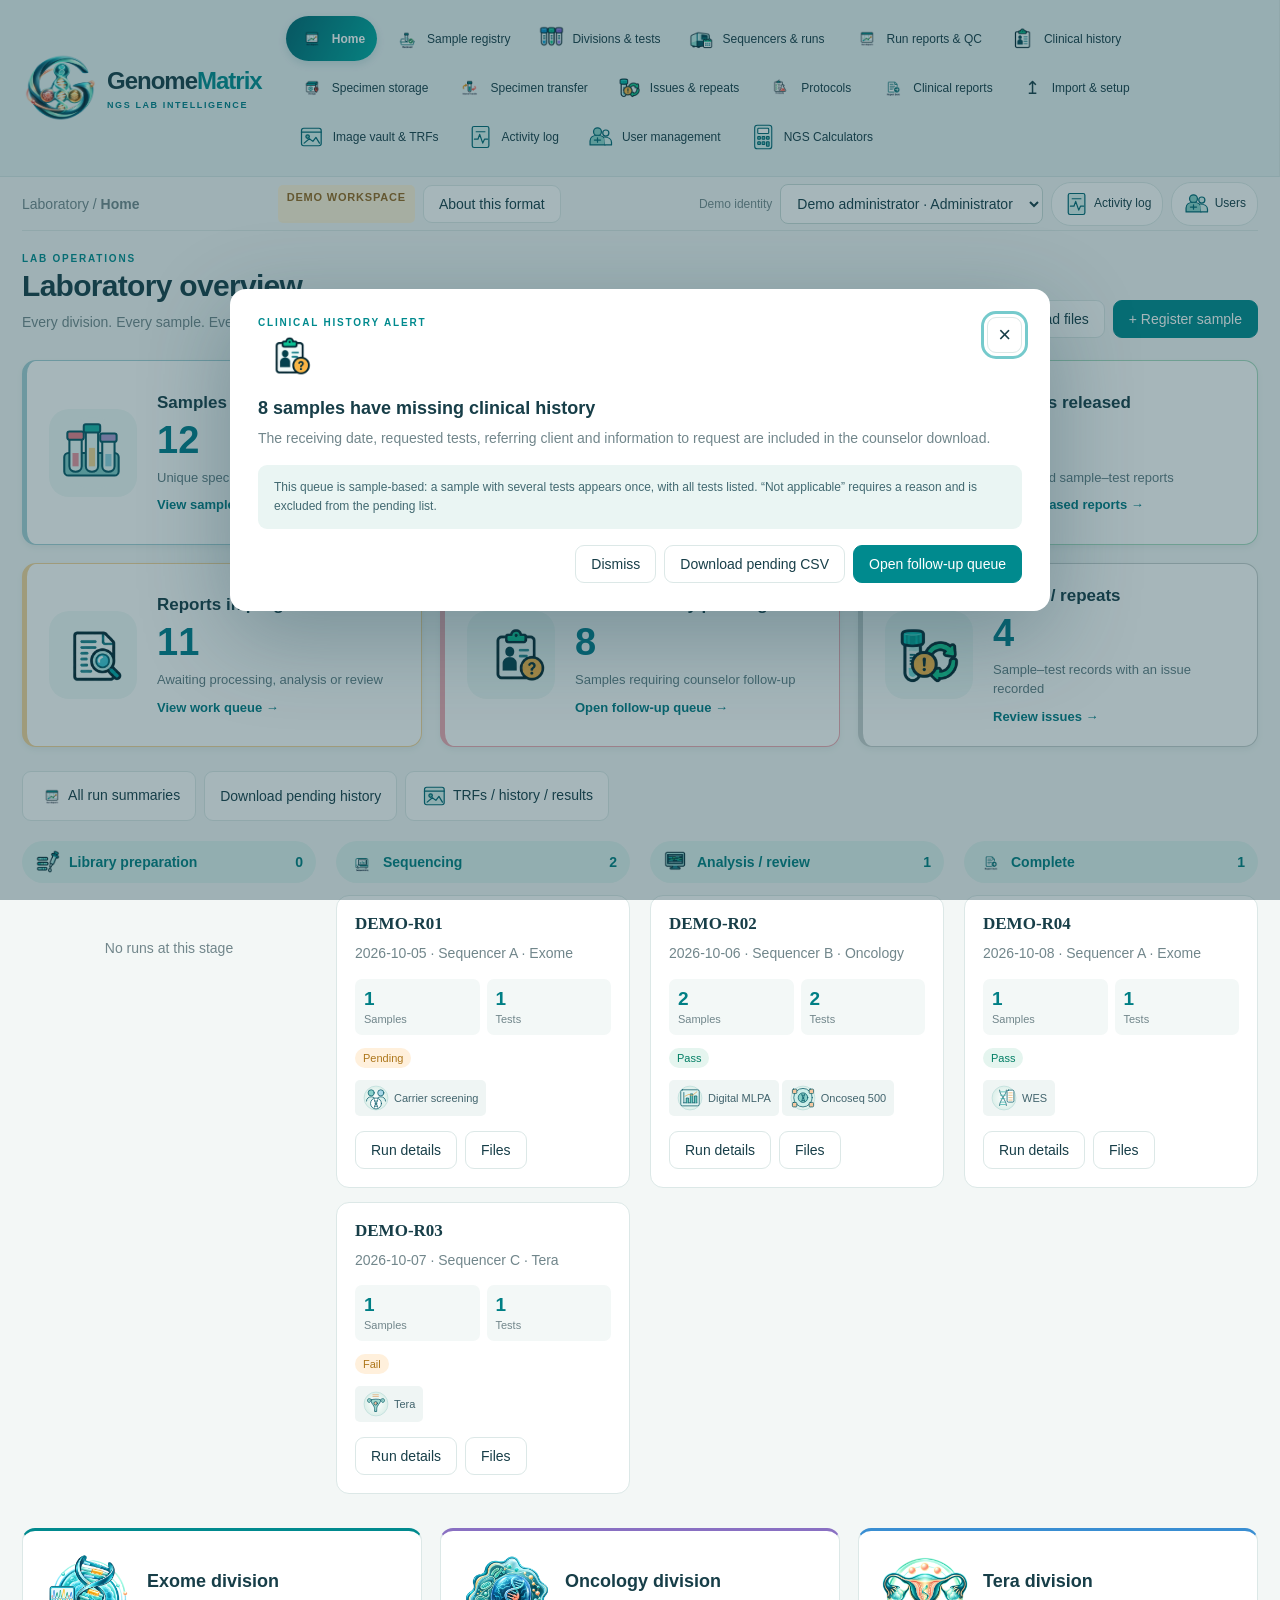
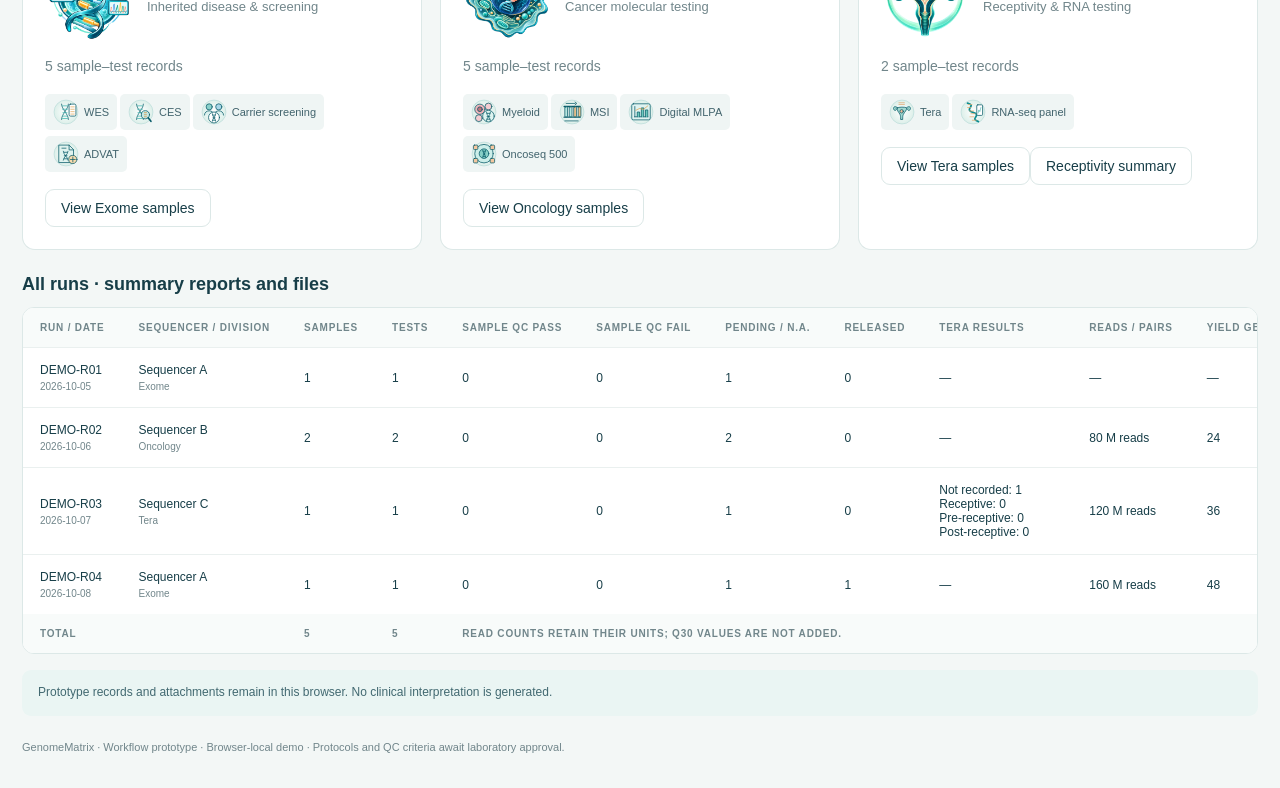
==== index.html @ d5084c9f "Add specimen batches, storage mapping and transfer QC tracking" ====
<!doctype html>
<html lang="en"><head><meta charset="utf-8"><meta name="viewport" content="width=device-width,initial-scale=1"><title>GenomeMatrix · NGS Laboratory workspace</title><link rel="icon" href="icons/brand-genomematrix.png" type="image/png"><style>
:root{--ink:#173e48;--muted:#71868b;--teal:#008a8e;--line:#dce8e7;--bg:#f3f7f6}*{box-sizing:border-box}body{margin:0;font:14px 'Segoe UI',Arial,sans-serif;color:var(--ink);background:var(--bg)}button,input,select,textarea{font:inherit}button{cursor:pointer}button:focus-visible,a:focus-visible{outline:3px solid #75cacc;outline-offset:3px}button{border:1px solid var(--line);background:white;color:var(--ink);padding:10px 15px;border-radius:9px}button.primary{background:var(--teal);color:white;border-color:var(--teal)}aside{position:fixed;inset:0 auto 0 0;width:232px;padding:30px 18px;background:#fff;border-right:1px solid var(--line);display:flex;flex-direction:column}.brand{font-size:24px;font-weight:750;letter-spacing:-1px}.brand em{font-style:normal;color:var(--teal)}.brand small{display:block;font-size:10px;letter-spacing:2px;color:var(--muted);margin:9px 0 35px}nav button{display:flex;align-items:center;gap:12px;border:0;width:100%;margin:5px 0;text-align:left;background:none;padding:13px;border-radius:10px}nav button.active{background:#e5f5f2;color:#007a7d;font-weight:650}nav button span{font-size:18px;width:24px;text-align:center}.sidefoot{margin-top:auto;border-top:1px solid var(--line);padding-top:20px;color:var(--muted);font-size:12px}.sidefoot b{display:block;color:var(--teal);margin-bottom:6px}main{margin-left:232px;padding:0 34px 40px}header{height:80px;display:flex;align-items:center;justify-content:space-between;border-bottom:1px solid var(--line);gap:16px}.breadcrumb{color:var(--muted)}.demo{font-size:11px;font-weight:700;letter-spacing:.8px;background:#fff2d8;color:#946621;border-radius:5px;padding:6px 9px}.intro{display:flex;justify-content:space-between;align-items:end;margin:30px 0 24px;gap:16px}h1{font-size:30px;letter-spacing:-.7px;margin:5px 0 8px}h2{font-size:18px;margin:0 0 8px}h3{font-size:15px;margin:0 0 8px}.eyebrow{font-size:10px;font-weight:700;letter-spacing:1.8px;color:var(--teal)}p{color:var(--muted);line-height:1.6;margin:5px 0}.actions{display:flex;gap:8px;flex-wrap:wrap}.stats{display:grid;grid-template-columns:repeat(4,1fr);gap:16px;margin-bottom:22px}.stat,.card{background:white;border:1px solid var(--line);border-radius:13px;padding:22px}.stat strong{display:block;font-size:30px;margin:8px 0 4px}.stat small{color:var(--muted)}.grid3{display:grid;grid-template-columns:repeat(3,1fr);gap:18px}.grid2{display:grid;grid-template-columns:1.6fr 1fr;gap:18px;margin-top:20px}.division{border-top:3px solid var(--teal)}.division:nth-child(2){border-top-color:#8970c2}.division:nth-child(3){border-top-color:#398ed2}.chip{display:inline-block;padding:5px 8px;border-radius:5px;background:#eff5f4;color:#42646d;font-size:11px;margin:3px 3px 3px 0}.tag{font-size:11px;padding:4px 8px;border-radius:20px;background:#e5f5ef;color:#007e64;white-space:nowrap}.tag.hold{background:#fff0dc;color:#ad761a}.tag.purple{background:#f0ebf8;color:#7c56a9}.toolbar{display:flex;gap:10px;align-items:center;flex-wrap:wrap;margin:18px 0}.toolbar input{flex:1;min-width:180px}input,select,textarea{padding:10px 12px;border:1px solid #cadbd8;border-radius:8px;background:white;color:var(--ink);max-width:100%}.tablewrap{overflow:auto;background:white;border:1px solid var(--line);border-radius:12px}table{width:100%;border-collapse:collapse;text-align:left;white-space:nowrap}th{font-size:10px;letter-spacing:.8px;text-transform:uppercase;background:#f8fbfa;color:var(--muted);padding:14px 17px}td{padding:15px 17px;border-top:1px solid #eaf0ef;font-size:12px}td small{display:block;color:var(--muted);margin-top:4px}td button{padding:5px 10px;font-size:12px}.note{padding:13px 16px;border-radius:9px;background:#eaf5f3;color:#426971;font-size:12px;margin:16px 0;line-height:1.6}.empty{text-align:center;padding:45px;color:var(--muted)}.pipeline{display:flex;gap:7px;overflow:auto;padding:14px 0}.pipeline div{min-width:115px;background:#f3f8f7;padding:14px 12px;border-radius:9px}.pipeline b{display:block;font-size:20px;margin-bottom:6px}.pipeline small{font-size:10px}.bar{height:6px;background:#eaf1ef;border-radius:10px;margin:15px 0 8px}.bar span{display:block;height:100%;background:var(--teal);border-radius:10px}.runline{display:flex;justify-content:space-between;margin-top:17px;padding-top:14px;border-top:1px solid var(--line)}dialog{border:0;border-radius:16px;width:min(620px,94vw);padding:28px;color:var(--ink);box-shadow:0 25px 90px #103c4850}dialog::backdrop{background:#153e4860}.fields{display:grid;grid-template-columns:1fr 1fr;gap:15px;margin:20px 0}label{font-size:12px;display:block}label input,label select,label textarea{display:block;width:100%;margin-top:6px}.close{float:right;padding:4px 10px;font-size:22px}.formfoot{display:flex;justify-content:end;gap:8px}.toast{position:fixed;bottom:20px;right:20px;background:#164952;color:white;border-radius:9px;padding:15px;z-index:10}.catalog{display:grid;grid-template-columns:repeat(3,1fr);gap:15px}.testcard{background:white;border:1px solid var(--line);padding:20px;border-radius:11px}.hidden{display:none!important}.resultcount{font-size:12px;color:var(--muted);margin:10px 0}.step{display:flex;align-items:center;gap:12px;padding:12px 0;border-bottom:1px solid var(--line)}.step i{font-style:normal;background:#e3f4f0;color:var(--teal);border-radius:50%;padding:6px 10px}.footer{font-size:11px;color:var(--muted);margin-top:25px} @media(max-width:1100px){.grid3,.catalog{grid-template-columns:repeat(2,1fr)}.grid2{grid-template-columns:1fr}.stats{grid-template-columns:repeat(2,1fr)}main{padding:0 20px 30px}}@media(max-width:700px){aside{position:static;width:100%;padding:16px}.brand small,.sidefoot{display:none}nav{display:flex;overflow:auto;margin-top:12px}nav button{width:auto;white-space:nowrap}main{margin-left:0;padding:0 14px 25px}header{height:60px}.intro{align-items:start;flex-direction:column}h1{font-size:26px}.grid3,.catalog,.fields{grid-template-columns:1fr}.card,.stat{padding:17px}}
</style></head><body>
<aside><div class="brand"><img class="brand-emblem" src="icons/brand-genomematrix.png" alt=""><div>Genome<em>Matrix</em><small>NGS LAB INTELLIGENCE</small></div></div><nav id="nav"></nav><div class="sidefoot"><b>Workflow version · 03</b>Three divisions. One connected workflow.<p>Illustrative records only.</p></div></aside>
<main><header><div class="breadcrumb">Laboratory / <b id="crumb">Overview</b></div><div class="actions"><span class="demo">DEMO WORKSPACE</span><button onclick="showHelp()">About this format</button></div></header><section class="intro"><div><div class="eyebrow" id="eyebrow">LAB OPERATIONS</div><h1 id="title">Every sample. Every step.</h1><p id="subtitle">A shared workspace for Exome, Oncology and Tera.</p></div><div class="actions" id="pageactions"></div></section><section id="content"></section><div class="footer">GenomeMatrix · Workflow prototype · Browser-local demo · Protocols and QC criteria await laboratory approval.</div></main>
<dialog id="modal"><button class="close" aria-label="Close dialog" onclick="modal.close()">×</button><div id="modalbody"></div></dialog><div class="toast hidden" id="toast" role="status"></div>
<script>
const divisions=['Exome','Oncology','Tera'];
const testMap={Exome:['WES','CES','Carrier screening','ADVAT'],Oncology:['Myeloid','MSI','Digital MLPA','Oncoseq 500'],Tera:['Tera','RNA-seq panel']};
const types=['Blood','Dry blood spot','Tissue','AF (amniotic fluid)','POC','FFPE block','Slide','Liquid biopsy — blood in Streck','Endometrial tissue'];
const stages=['Received','Acceptance','Extraction','QC','Library preparation','Sequencing','Analysis','Review','Report released'];
const navs=[['overview','◉','Overview'],['samples','▤','Sample registry'],['divisions','◫','Divisions & tests'],['runs','▥','Sequencers & runs'],['issues','⚑','Issues & repeats'],['protocols','▧','Protocols'],['reports','▤','Clinical reports'],['import','↥','Import & setup']];
const seed={samples:[
{id:'DEMO-001',division:'Exome',test:'WES',type:'Blood',stage:'Extraction',run:'',issue:'',owner:'Exome team'},
{id:'DEMO-002',division:'Exome',test:'CES',type:'Dry blood spot',stage:'QC',run:'',issue:'Low DNA yield',owner:'Exome team'},
{id:'DEMO-003',division:'Exome',test:'Carrier screening',type:'Blood',stage:'Sequencing',run:'DEMO-R01',issue:'',owner:'Exome team'},
{id:'DEMO-004',division:'Exome',test:'ADVAT',type:'AF (amniotic fluid)',stage:'Acceptance',run:'',issue:'Protocol confirmation',owner:'Exome team'},
{id:'DEMO-005',division:'Oncology',test:'Myeloid',type:'Blood',stage:'Library preparation',run:'',issue:'',owner:'Oncology team'},
{id:'DEMO-006',division:'Oncology',test:'MSI',type:'Tissue',stage:'QC',run:'',issue:'Sample adequacy review',owner:'Oncology team'},
{id:'DEMO-007',division:'Oncology',test:'Digital MLPA',type:'FFPE block',stage:'Analysis',run:'DEMO-R02',issue:'',owner:'Oncology team'},
{id:'DEMO-008',division:'Oncology',test:'Oncoseq 500',type:'Slide',stage:'Review',run:'DEMO-R02',issue:'',owner:'Oncology team'},
{id:'DEMO-009',division:'Oncology',test:'Oncoseq 500',type:'Liquid biopsy — blood in Streck',stage:'Extraction',run:'',issue:'',owner:'Oncology team'},
{id:'DEMO-010',division:'Tera',test:'Tera',type:'Tissue',stage:'Sequencing',run:'DEMO-R03',issue:'',owner:'Tera team'},
{id:'DEMO-011',division:'Tera',test:'RNA-seq panel',type:'FFPE block',stage:'QC',run:'',issue:'RNA quality review',owner:'Tera team'},
{id:'DEMO-012',division:'Exome',test:'WES',type:'POC',stage:'Report released',run:'DEMO-R04',issue:'',owner:'Exome team'}
],runs:[{id:'DEMO-R01',sequencer:'Sequencer A',division:'Exome',state:'Sequencing'},{id:'DEMO-R02',sequencer:'Sequencer B',division:'Oncology',state:'Analysis'},{id:'DEMO-R03',sequencer:'Sequencer C',division:'Tera',state:'Sequencing'},{id:'DEMO-R04',sequencer:'Sequencer A',division:'Exome',state:'Complete'}]};
let data;try{data=JSON.parse(localStorage.getItem('ngs-matrix-format-v1'))||structuredClone(seed)}catch{data=structuredClone(seed)}let page='overview';let filter={division:'',type:'',stage:'',search:''};
const esc=s=>String(s??'').replace(/[&<>"']/g,c=>({'&':'&amp;','<':'&lt;','>':'&gt;','"':'&quot;',"'":'&#39;'}[c]));
const opts=(arr,selected='')=>arr.map(a=>`<option ${a===selected?'selected':''}>${esc(a)}</option>`).join('');
const save=()=>localStorage.setItem('ngs-matrix-format-v1',JSON.stringify(data));
const pill=(s,hold=false)=>`<span class="tag ${hold?'hold':''}">${esc(s)}</span>`;
function notify(s){toast.textContent=s;toast.classList.remove('hidden');setTimeout(()=>toast.classList.add('hidden'),3500)}
function showDialog(body){modalbody.innerHTML=body;modal.showModal()}
function go(p,division=''){page=p;filter={division,type:'',stage:'',search:''};render()}
function render(){nav.innerHTML=navs.map(([p,i,t])=>`<button class="${page===p?'active':''}" onclick="go('${p}')">${ngsNavIcon(p)}${t}</button>`).join('');crumb.textContent=navs.find(n=>n[0]===page)[2];const heads={overview:['LAB OPERATIONS','Every sample. Every step.','A shared workspace for Exome, Oncology and Tera.'],samples:['SAMPLE JOURNEY','Sample registry','Track each sample and each requested test independently.'],divisions:['TEST CATALOG','Different teams. Connected work.','Your initial divisions and tests, ready for later configuration.'],runs:['SEQUENCING OPERATIONS','Sequencers & runs','Track several runs per instrument with sample-level traceability.'],issues:['EXCEPTION MANAGEMENT','Resolve the next bottleneck.','Track issues, ownership and repeat work without losing the original sample.'],protocols:['CONTROLLED WORKFLOWS','Protocols & acceptance','Draft slots for your approved SOPs and test-specific QC criteria.'],reports:['REVIEW & RELEASE','Reports workspace','Separate analysis, review and released test records.'],import:['WORKSPACE SETUP','Bring your registers later.','Download a format template or import demo records to explore the layout.']};[eyebrow.textContent,title.textContent,subtitle.textContent]=heads[page];pageactions.innerHTML=page==='samples'?'<button onclick="exportCSV()">Export CSV</button><button class="primary" onclick="newSample()">+ Register sample</button>':page==='runs'?'<button class="primary" onclick="newRun()">+ Create run</button>':page==='overview'?'<button onclick="go(\'import\')">Import & setup</button><button class="primary" onclick="newSample()">+ Register sample</button>':'';
({overview:overview,samples:samples,divisions:catalog,runs:runs,issues:issues,protocols:protocols,reports:reports,import:imports}[page])();}
function overview(){let active=data.samples.filter(s=>s.stage!=='Report released').length;content.innerHTML=`<div class="stats">${[['Registered test records',data.samples.length,'Demo sample–test entries'],['In progress',active,'Across all divisions'],['Open issues',data.samples.filter(s=>s.issue).length,'Assigned to division teams'],['Active runs',data.runs.filter(r=>r.state!=='Complete').length,'Across several instruments']].map(([a,b,c])=>`<div class="stat">${ngsMetricIcon(a)}<small>${a}</small><strong>${b}</strong><small>${c}</small></div>`).join('')}</div><div class="grid3">${divisions.map((d,i)=>`<article class="card division"><div class="eyebrow">DIVISION 0${i+1}</div>${ngsAsset('divisions-tests','division-icon')}<h2 style="margin-top:12px">${d}</h2><p>${data.samples.filter(s=>s.division===d).length} test records · ${testMap[d].length} configured tests</p><div style="margin:14px 0">${testMap[d].map(t=>`<span class="chip">${esc(t)}</span>`).join('')}</div><button onclick="go('samples','${d}')">View ${d} samples →</button></article>`).join('')}</div><div class="grid2"><article class="card"><h2>The sample journey</h2><p>A common starting format; each test can use its own approved route.</p><div class="pipeline">${stages.map(st=>`<div>${ngsStageIcon(st)}<b>${data.samples.filter(s=>s.stage===st).length}</b><small>${st}</small></div>`).join('')}</div></article><article class="card"><h2>Needs attention</h2>${data.samples.filter(s=>s.issue).slice(0,3).map(s=>`<div class="runline"><div><b>${esc(s.id)}</b><p>${esc(s.issue)}</p></div>${pill(s.division,true)}</div>`).join('')}<button style="margin-top:16px" onclick="go('issues')">Review all issues →</button></article></div><div class="note">Demo only: sample types and test pairings illustrate the format. Your lab must confirm allowed combinations, protocols, QC thresholds and turnaround targets.</div>`;}
function filtered(){return data.samples.filter(s=>(!filter.division||s.division===filter.division)&&(!filter.type||s.type===filter.type)&&(!filter.stage||s.stage===filter.stage)&&Object.values(s).join(' ').toLowerCase().includes(filter.search.toLowerCase()))}
function sampleTable(arr){return `<div class="tablewrap"><table><thead><tr><th>Sample / division</th><th>Requested test</th><th>Sample type</th><th>Stage</th><th>Run</th><th>Issue</th><th></th></tr></thead><tbody>${arr.map(s=>`<tr><td><b>${esc(s.id)}</b><small>${esc(s.division)}</small></td><td>${esc(s.test)}</td><td>${esc(s.type)}</td><td><span class="stage-with-icon">${ngsStageIcon(s.stage,'mini-icon')}${pill(s.stage)}</span></td><td>${esc(s.run||'Unassigned')}</td><td>${s.issue?pill(s.issue,true):'—'}</td><td><button onclick="detail('${s.id.replace(/'/g,'&#39;')}','${s.test.replace(/'/g,'&#39;')}')">Open</button></td></tr>`).join('')||'<tr><td colspan="7" class="empty">No test records match these filters.</td></tr>'}</tbody></table></div>`;}
function samples(){content.innerHTML=`<div class="toolbar"><input id="search" aria-label="Search samples" placeholder="Search sample ID, test, issue…" value="${esc(filter.search)}" oninput="filter.search=this.value;updateTable()"><select aria-label="Division" onchange="filter.division=this.value;updateTable()"><option value="">All divisions</option>${opts(divisions,filter.division)}</select><select aria-label="Sample type" onchange="filter.type=this.value;updateTable()"><option value="">All sample types</option>${opts(types,filter.type)}</select><select aria-label="Stage" onchange="filter.stage=this.value;updateTable()"><option value="">All stages</option>${opts(stages,filter.stage)}</select><button onclick="go('samples')">Clear</button></div><div id="samplecount" class="resultcount"></div><div id="sampletable"></div>`;updateTable()}
function updateTable(){let arr=filtered();samplecount.textContent=`${arr.length} of ${data.samples.length} test records · A sample may appear once for each requested test`;sampletable.innerHTML=sampleTable(arr)}
function detail(id,test){const s=data.samples.find(x=>x.id===id&&x.test===test);showDialog(`<div class="eyebrow">SAMPLE–TEST RECORD</div><h2>${esc(s.id)} · ${esc(s.test)}</h2><p>${esc(s.division)} · ${esc(s.type)}</p><form onsubmit="event.preventDefault();updateSample('${esc(id)}','${esc(test)}')"><div class="fields"><label>Stage<select id="editstage">${opts(stages,s.stage)}</select></label><label>Run assignment<select id="editrun"><option value="">Unassigned</option>${opts(data.runs.filter(r=>r.division===s.division).map(r=>r.id),s.run)}</select></label><label>Issue / hold reason<input id="editissue" value="${esc(s.issue)}" placeholder="Leave empty if no issue"></label><label>Owner<input id="editowner" value="${esc(s.owner)}" required></label></div><div class="note">Demo workflow only. Saving here changes this browser's prototype records; it does not release a clinical report.</div><div class="formfoot"><button type="button" onclick="modal.close()">Cancel</button><button class="primary">Save demo record</button></div></form>`)}
function updateSample(id,test){let s=data.samples.find(x=>x.id===id&&x.test===test);Object.assign(s,{stage:editstage.value,run:editrun.value,issue:editissue.value.trim(),owner:editowner.value.trim()});save();modal.close();render();notify('Demo record updated')}
function newSample(){showDialog(`<div class="eyebrow">ACCESSION FORMAT</div><h2>Register a sample & test</h2><p>Use fictional identifiers while reviewing this format.</p><form onsubmit="event.preventDefault();addSample()"><div class="fields"><label>Sample ID<input id="newid" required pattern="[A-Za-z0-9_-]+" placeholder="DEMO-013"></label><label>Division<select id="newdivision" onchange="newtest.innerHTML=opts(testMap[this.value]);newowner.value=this.value+' team'">${opts(divisions)}</select></label><label>Requested test<select id="newtest">${opts(testMap.Exome)}</select></label><label>Sample type<select id="newtype">${opts(types)}</select></label><label>Initial stage<select id="newstage">${opts(stages)}</select></label><label>Owner<input id="newowner" value="Exome team" required></label></div><div class="formfoot"><button type="button" onclick="modal.close()">Cancel</button><button class="primary">Register demo sample</button></div></form>`)}
function addSample(){let s={id:newid.value.trim(),division:newdivision.value,test:newtest.value,type:newtype.value,stage:newstage.value,owner:newowner.value,run:'',issue:''};if(data.samples.some(x=>x.id===s.id&&x.test===s.test)){notify('This sample and test already exist');return}data.samples.push(s);save();modal.close();go('samples');notify('Demo sample registered')}
function catalog(){content.innerHTML=divisions.map(d=>`<h2 style="margin:22px 0 12px">${d} division</h2><div class="catalog">${testMap[d].map(t=>`<article class="testcard"><h3>${esc(t)}</h3>${pill('Draft configuration',true)}<p style="margin:14px 0">Sample eligibility, protocol, QC criteria and turnaround target: to be configured.</p><button onclick="go('samples','${d}');filter.search='${t}';samples()">View test records</button></article>`).join('')}</div>`).join('')+'<div class="note">ADVAT and Tera are retained exactly as supplied. Confirm their official test names later. Digital MLPA may use a different processing route; sequencing is not assumed to apply to every test.</div>'}
function runs(){content.innerHTML=`<div class="note">Sequencer A, B and C are placeholders. Add your real instrument names, run capacities and platform-specific QC fields later.</div><div class="grid3">${data.runs.map(r=>{let arr=data.samples.filter(s=>s.run===r.id);return `<article class="card">${ngsAsset('sequencer-runs','metric-icon')}<div class="eyebrow">${esc(r.sequencer)}</div><h2 style="margin-top:12px">${esc(r.id)}</h2>${pill(r.state)}<p style="margin-top:15px">${esc(r.division)} · ${arr.length} assigned test records</p><div class="runline"><span>Assigned samples</span><b>${arr.length}</b></div><div style="margin:13px 0">${arr.map(s=>`<span class="chip">${esc(s.id)}</span>`).join('')||'<p>No samples assigned yet.</p>'}</div><button onclick="runDetail('${esc(r.id)}')">Run details →</button></article>`}).join('')}</div>`}
function newRun(){showDialog(`<h2>Create a demo run</h2><form onsubmit="event.preventDefault();addRun()"><div class="fields"><label>Run ID<input id="runid" pattern="[A-Za-z0-9_-]+" required placeholder="DEMO-R05"></label><label>Sequencer / platform<input id="runseq" required placeholder="Sequencer D"></label><label>Division<select id="rundiv">${opts(divisions)}</select></label><label>Run stage<select id="runstate">${opts(['Planned','Library preparation','Sequencing','Analysis','Complete'])}</select></label></div><div class="formfoot"><button class="primary">Create run</button></div></form>`)}
function addRun(){if(data.runs.some(r=>r.id===runid.value)){notify('Run ID already exists');return}data.runs.push({id:runid.value,sequencer:runseq.value,division:rundiv.value,state:runstate.value});save();modal.close();go('runs');notify('Demo run created')}
function runDetail(id){let r=data.runs.find(x=>x.id===id);showDialog(`<h2>${esc(r.id)}</h2><p>${esc(r.sequencer)} · ${esc(r.division)} · ${esc(r.state)}</p><div class="note">Assign a sample through Sample registry → Open → Run assignment. Pool, index, lane and library-batch fields await your batch formats. Run QC metrics are available below.</div>${data.samples.filter(s=>s.run===id).map(s=>`<div class="step"><b>${esc(s.id)}</b><span>${esc(s.test)}</span>${pill(s.stage)}</div>`).join('')||'<p>No assigned samples.</p>'}`)}
function issues(){let arr=data.samples.filter(s=>s.issue);content.innerHTML=`<div class="stats"><div class="stat"><small>Open issues</small><strong>${arr.length}</strong><small>Demo records awaiting resolution</small></div><div class="stat"><small>Division coverage</small><strong>${new Set(arr.map(s=>s.division)).size}</strong><small>Teams with outstanding issues</small></div></div><div class="tablewrap"><table><thead><tr><th>Sample</th><th>Issue</th><th>Division / owner</th><th>Action</th></tr></thead><tbody>${arr.map(s=>`<tr><td><b>${esc(s.id)}</b><small>${esc(s.test)}</small></td><td>${pill(s.issue,true)}</td><td>${esc(s.division)}<small>${esc(s.owner)}</small></td><td><button onclick="detail('${esc(s.id)}','${esc(s.test)}')">Review / resolve</button></td></tr>`).join('')||'<tr><td colspan="4" class="empty">No open issues.</td></tr>'}</tbody></table></div><div class="note">Future issue fields: category, severity, raised date, assigned owner, corrective action, repeat / recollection link and closure evidence. Clearing an issue in this demo illustrates resolution only.</div>`}
function protocols(){content.innerHTML=`<div class="note">These are protocol placeholders, not approved laboratory instructions. No QC thresholds or acceptance limits have been invented.</div><div class="grid3">${divisions.map(d=>`<article class="card"><h2>${d}</h2>${pill('Awaiting approved SOPs',true)}${['Sample acceptance','Extraction & QC','Test-specific preparation','Analysis & review'].map((s,i)=>`<div class="step"><i>${i+1}</i><div><b>${s}</b><p>Protocol ID, version and approval pending</p></div></div>`).join('')}<p style="margin-top:16px">Linked tests: ${testMap[d].map(esc).join(', ')}</p></article>`).join('')}</div><article class="card" style="margin-top:20px"><h2>Sample-type directory</h2><p>${types.map(t=>`<span class="chip">${esc(t)}</span>`).join('')}</p><p style="margin-top:12px">Blood in Streck will have a dedicated plasma / cell-free DNA extraction route after your protocol is supplied.</p></article>`}
function reports(){let arr=data.samples.filter(s=>['Analysis','Review','Report released'].includes(s.stage));content.innerHTML=`<div class="stats">${['Analysis','Review','Report released'].map(st=>`<div class="stat"><small>${st}</small><strong>${arr.filter(s=>s.stage===st).length}</strong><small>Demo test records</small></div>`).join('')}</div>${sampleTable(arr)}<div class="note">Production report release will require your reviewer roles, approval rules, report templates and audit history. This prototype only demonstrates the layout.</div>`}
function imports(){content.innerHTML=`<div class="grid2"><article class="card"><h2>Sample register format</h2><p>Start with one row per sample and requested test. One sample can appear across multiple test rows.</p><div style="margin:18px 0">${['sample_id','division','test','sample_type','stage','run_id','issue','owner'].map(x=>`<span class="chip">${x}</span>`).join('')}</div><div class="actions"><button class="primary" onclick="template()">Download CSV template</button><button onclick="document.getElementById('csvfile').click()">Import demo CSV</button><input id="csvfile" type="file" accept=".csv" class="hidden" onchange="importCSV(this.files[0])"></div><p style="margin-top:18px">Import validates columns, supported names and duplicate sample–test records before adding rows. Existing records are retained.</p></article><article class="card"><h2>What we will configure next</h2>${['Final division and test names','Allowed sample types per test','Sequencers and batch formats','Approved SOPs and QC thresholds','User roles, reports and turnaround targets'].map((x,i)=>`<div class="step"><i>${i+1}</i>${x}</div>`).join('')}</article></div><article class="card" style="margin-top:20px"><h2>Demo workspace controls</h2><p>Edits stay in this browser only. There is no shared database, user login or connection to your existing LAN application.</p><div class="actions" style="margin-top:16px"><button onclick="backup()">Download demo backup</button><button onclick="resetDemo()">Reset illustrative records</button></div></article>`}
const headers=['sample_id','division','test','sample_type','stage','run_id','issue','owner'];
function download(name,text,type='text/csv'){let a=document.createElement('a'),url=URL.createObjectURL(new Blob([text],{type}));a.href=url;a.download=name;a.click();setTimeout(()=>URL.revokeObjectURL(url),1000)}
function csv(arr){return arr.map(r=>r.map(v=>'"'+String(v??'').replace(/"/g,'""')+'"').join(',')).join('\r\n')}
function exportCSV(){download('ngs-demo-samples.csv',csv([headers,...data.samples.map(s=>[s.id,s.division,s.test,s.type,s.stage,s.run,s.issue,s.owner])]))}
function template(){download('ngs-sample-register-template.csv',csv([headers,['DEMO-NEW','Exome','WES','Blood','Received','','','Exome team']]))}
function backup(){download('ngs-demo-backup.json',JSON.stringify(data,null,2),'application/json')}
function parseCSV(text){let rows=[],row=[],field='',q=false;for(let i=0;i<text.length;i++){let c=text[i];if(c==='"'){if(q&&text[i+1]==='"'){field+='"';i++}else q=!q}else if(c===','&&!q){row.push(field);field=''}else if((c==='\n'||c==='\r')&&!q){if(c==='\r'&&text[i+1]==='\n')i++;row.push(field);if(row.some(x=>x.trim()))rows.push(row);row=[];field=''}else field+=c}if(q)throw Error('Unclosed quotation mark');row.push(field);if(row.some(x=>x.trim()))rows.push(row);return rows}
async function importCSV(file){if(!file)return;try{let rows=parseCSV((await file.text()).replace(/^\uFEFF/,''));if(!rows.length||rows[0].map(x=>x.trim()).join()!==headers.join())throw Error('Use the downloaded template columns in the same order.');let added=[],seen=new Set(data.samples.map(s=>s.id+'|'+s.test));for(let i=1;i<rows.length;i++){let a=rows[i].map(x=>x.trim());if(a.length!==8)throw Error(`Row ${i+1}: expected 8 columns`);let [id,division,test,type,stage,run,issue,owner]=a;if(!/^[A-Za-z0-9_-]+$/.test(id))throw Error(`Row ${i+1}: invalid sample ID`);if(!divisions.includes(division)||!testMap[division].includes(test)||!types.includes(type)||!stages.includes(stage))throw Error(`Row ${i+1}: unsupported division, test, sample type or stage`);if(run&&!data.runs.some(r=>r.id===run&&r.division===division))throw Error(`Row ${i+1}: create a matching division run before importing`);if(seen.has(id+'|'+test))throw Error(`Row ${i+1}: duplicate sample and test`);if(!owner)throw Error(`Row ${i+1}: owner required`);seen.add(id+'|'+test);added.push({id,division,test,type,stage,run,issue,owner})}if(!added.length)throw Error('No data rows found');data.samples.push(...added);save();go('samples');notify(`${added.length} demo test records imported`)}catch(e){notify('Import stopped: '+e.message)}}
function resetDemo(){showDialog('<h2>Reset demo records?</h2><p>This removes your browser-local prototype edits and restores the 12 illustrative records. Download a demo backup first if needed.</p><div class="formfoot" style="margin-top:20px"><button onclick="modal.close()">Cancel</button><button class="primary" onclick="data=structuredClone(seed);save();modal.close();render();notify(\'Demo reset\')">Reset demo</button></div>')}
function showHelp(){showDialog('<h2>A format for your NGS laboratory</h2><p>This is a standalone prototype for discussing the layout with your teams and IT department. All initial records are fictional. Your real registers, test rules, QC limits and SOPs will be incorporated later.</p><div class="note">Includes editable demo sample records, run creation, filters, issue handling, CSV import/export and browser-local persistence. Production authentication, shared storage, audit trails and report approval are not implemented.</div>')}
</script><link rel="stylesheet" href="enhancements.css"><script src="icons.js"></script><script src="enhancements.js"></script><script src="step-tracking.js"></script><script src="receptivity.js"></script><script src="result-files.js"></script><link rel="stylesheet" href="workspace.css"><script src="workspace.js"></script><script src="specimen-icons.js"></script><script src="test-icons.js"></script><link rel="stylesheet" href="calculators.css"><script src="calculators.js"></script><script src="common-calculators.js"></script><script src="molecular-calculators.js"></script><link rel="stylesheet" href="patient-panel.css"><script src="patient-panel.js"></script><script src="specimen-operations.js"></script><script>render();</script></body></html>
---- enhancements.css ----
.alert-strip{background:#fff4e4;border:1px solid #eed7ad;border-left:4px solid #c29132;padding:18px 20px;border-radius:12px;display:flex;justify-content:space-between;align-items:center;gap:15px;margin-bottom:18px}.alert-strip p{font-size:12px;color:#8c754e}.stat{text-align:left}nav button{padding:10px 13px}aside{padding-top:23px}.brand small{margin-bottom:20px}dialog{width:min(820px,94vw);max-height:88vh;overflow:auto}.wrapcell{white-space:normal;min-width:180px;max-width:300px}.fields textarea{resize:vertical}table{font-variant-numeric:tabular-nums}@media(max-width:700px){.alert-strip{align-items:start;flex-direction:column}}@media print{aside,header,.intro .actions,.toolbar,.footer,button{display:none!important}main{margin:0;padding:0}.tablewrap{overflow:visible;border:0}table{font-size:9px;white-space:normal}td,th{font-size:9px;padding:5px}.stats{grid-template-columns:repeat(4,1fr)}body{background:white}.stat{padding:10px}}

.ngs-icon{object-fit:contain;vertical-align:middle;flex-shrink:0}.nav-icon{width:28px;height:28px}.metric-icon{display:block;width:42px;height:42px;margin-bottom:10px}.division-icon{float:right;width:48px;height:48px}.pipeline .ngs-icon{display:block;width:38px;height:38px;margin-bottom:9px}.mini-icon{width:24px;height:24px}.stage-with-icon{display:inline-flex;align-items:center;gap:7px}.dialog-icon{width:56px;height:56px;margin-bottom:14px}nav button{gap:10px}@media print{.ngs-icon{width:22px;height:22px}}
---- workspace.css ----
/* EmbryoMatrix-inspired laboratory workspace. */
aside{position:static;width:auto;padding:16px 24px;background:#e7f1f2;flex-direction:row;align-items:center;gap:24px;flex-wrap:wrap;border-bottom:1px solid #d5e4e4}.brand{min-width:175px}.brand small{margin:5px 0 0}.sidefoot{display:none}nav{display:flex;flex:1;gap:4px;flex-wrap:wrap}nav button{width:auto;margin:0;padding:9px 12px;border-radius:24px;gap:7px;font-size:12px}nav button.active{background:linear-gradient(115deg,#006571,#00aaa2);color:white;box-shadow:0 3px 8px #006d7428}.nav-icon{width:27px!important;height:27px!important}main{margin-left:0;padding:0 22px 35px}header{height:auto;min-height:54px;gap:10px;flex-wrap:wrap}.intro{margin:22px 0}.account-tools{display:flex;gap:8px;align-items:center;flex-wrap:wrap}.account-tools button{padding:7px 11px;border-radius:20px;font-size:12px}.summary-six{display:grid;grid-template-columns:repeat(6,minmax(0,1fr));gap:18px;margin-bottom:24px}.summary-six .stat{text-align:center;border:2px solid #a3ced4;min-height:185px;box-shadow:0 3px 6px #173e4810;padding:20px 12px}.summary-six .stat:nth-child(2){border-color:#aec8e2}.summary-six .stat:nth-child(3){border-color:#a6d9be}.summary-six .stat:nth-child(4){border-color:#f3d399}.summary-six .stat:nth-child(5){border-color:#efa8b1}.summary-six .stat:nth-child(6){border-color:#c5cdcc}.summary-six .ngs-icon{width:44px;height:44px;display:block;margin:auto}.summary-six strong{font-size:34px;font-family:Georgia,serif;color:#007d8c}.run-lanes{display:grid;grid-template-columns:repeat(4,minmax(0,1fr));gap:20px;margin:20px 0}.lane-title{background:#dff1ee;border-radius:22px;padding:8px 13px;display:flex;align-items:center;gap:8px;color:#007d80;font-weight:650;margin-bottom:12px}.lane-title img{width:26px;height:26px}.lane-title b{margin-left:auto}.run-card{padding:18px;background:white;border:1px solid var(--line);border-radius:13px;margin-bottom:14px}.run-card h3{font-family:Georgia,serif;font-size:17px}.mini-grid{display:grid;grid-template-columns:repeat(2,1fr);gap:7px;margin:14px 0}.mini-grid div{background:#f3f8f7;border-radius:7px;padding:9px}.mini-grid strong{display:block;font-size:19px;color:#007f85}.mini-grid small{font-size:11px;color:var(--muted)}.vault-upload{background:linear-gradient(120deg,#f4faf9,#edf7f6);padding:24px;border:1px solid #c0dcdf;border-radius:14px;margin-bottom:20px}.vault-upload h2{text-align:center;font-family:Georgia,serif;font-size:23px}.vault-upload .fields{margin-top:20px}.vault-grid{display:grid;grid-template-columns:repeat(auto-fill,minmax(210px,1fr));gap:16px;margin-top:18px}.vault-tile{border:1px solid var(--line);border-radius:12px;padding:13px;background:white}.vault-tile img.preview{width:100%;height:155px;object-fit:contain;background:#f4f8f7;border-radius:7px}.vault-tile h3{margin-top:10px;overflow-wrap:anywhere}.vault-tile .actions{margin-top:12px}.results-bar{height:9px;display:flex;border-radius:20px;overflow:hidden;margin:15px 0;background:#e8efee}.report-summary{display:grid;grid-template-columns:1fr 1fr 1fr 2fr;gap:14px;margin:18px 0}.report-summary .card{padding:18px}.report-summary strong{font:30px Georgia,serif;color:#007d87;display:block;margin:8px 0}.workspace-icon{width:28px;height:28px;vertical-align:middle}.user-status{font-size:11px;border-radius:12px;padding:3px 8px;background:#e6f4ee;color:#087656}.user-status.inactive{background:#fae9ea;color:#a84851}.role-note{font-size:12px;color:#75898d}.file-preview{width:100%;max-height:65vh;object-fit:contain}.wrapcell{white-space:normal;min-width:150px;overflow-wrap:anywhere}@media(max-width:1150px){.summary-six{grid-template-columns:repeat(3,1fr)}.run-lanes{grid-template-columns:repeat(2,1fr)}.report-summary{grid-template-columns:repeat(2,1fr)}}@media(max-width:680px){aside{padding:12px;gap:12px}main{padding:0 12px 25px}.summary-six{grid-template-columns:repeat(2,1fr);gap:9px}.run-lanes,.report-summary{grid-template-columns:1fr}.intro{align-items:start;flex-direction:column}.summary-six .stat{min-height:150px}nav button{padding:7px;font-size:11px}.fields{grid-template-columns:1fr}}
.summary-six{grid-template-columns:repeat(3,minmax(0,1fr));gap:18px}.summary-six .lab-summary-card{display:flex;align-items:center;gap:20px;padding:22px;text-align:left;min-height:168px;border-width:1px;border-left-width:5px;border-radius:14px;transition:box-shadow .15s,transform .15s}.lab-summary-card:hover{box-shadow:0 6px 20px #006b7318;transform:translateY(-2px)}.lab-summary-icon{width:88px;height:88px;flex:0 0 88px;display:flex;align-items:center;justify-content:center;background:#eff8f6;border-radius:20px}.summary-six .lab-summary-icon .ngs-icon{width:78px;height:78px;margin:0}.lab-summary-body{display:flex;flex-direction:column;gap:4px;min-width:0}.lab-summary-label{font-size:17px;font-weight:650;color:#173e48}.summary-six .lab-summary-card strong{font-family:'Segoe UI',Arial,sans-serif;font-size:38px;line-height:1.15;margin:2px 0}.lab-summary-note{font-size:13px;color:#607c83;line-height:1.45}.lab-summary-link{font-size:13px;font-weight:650;color:#007a83;margin-top:6px}.division-heading{display:flex;align-items:center;gap:14px;margin-bottom:14px}.division-icon{width:70px;height:70px;flex:0 0 70px;object-fit:contain}.division-heading h2{margin:0 0 5px}.division-caption{font-size:13px}.division-page-heading{margin-top:22px}.division-page-heading h2{margin:0!important}@media(max-width:1050px){.summary-six{grid-template-columns:repeat(2,1fr)}}@media(max-width:650px){.summary-six{grid-template-columns:1fr}.summary-six .lab-summary-card{min-height:145px;padding:17px;gap:15px}.lab-summary-icon{width:72px;height:72px;flex-basis:72px}.summary-six .lab-summary-icon .ngs-icon{width:66px;height:66px}.lab-summary-label{font-size:16px}.division-icon{width:58px;height:58px;flex-basis:58px}}

.brand{display:flex;align-items:center;gap:11px;min-width:235px}.brand-emblem{width:48px;height:48px;flex:0 0 48px}.brand small{font-size:9px;letter-spacing:1.6px;color:#007d88}@media(max-width:680px){.brand small{display:block}}

.specimen-label,.specimen-detail{display:flex;align-items:center;gap:10px}.specimen-icon{width:42px;height:42px;object-fit:contain;flex:0 0 42px}.specimen-detail{padding:8px 12px;background:#eef8f6;border-radius:10px;margin-bottom:14px;color:#075764;font-weight:600}.specimen-detail .specimen-icon{width:58px;height:58px;flex-basis:58px}.brand-emblem{width:60px;height:60px;flex-basis:60px}

.test-label,.test-heading,.test-detail{display:flex;align-items:center;gap:10px}.test-icon{width:42px;height:42px;flex:0 0 42px;object-fit:contain}.test-heading{margin-bottom:14px}.test-heading .test-icon{width:64px;height:64px;flex-basis:64px}.test-heading h3{font-size:18px;margin:0}.test-detail{margin-bottom:12px;color:#075b68}.division-icon{width:88px;height:88px;flex-basis:88px}.brand-emblem{width:72px;height:72px;flex-basis:72px}

.test-chip{display:inline-flex;align-items:center;gap:5px}.test-chip .test-icon{width:26px;height:26px;flex-basis:26px}
---- calculators.css ----
.calc-layout{display:grid;grid-template-columns:285px minmax(0,1fr);gap:22px}.calc-menu{align-self:start}.calc-menu button{display:block;text-align:left;width:100%;margin:7px 0;font-size:13px}.calc-formula{padding:14px;background:#eef7f5;border-radius:9px;color:#075964;font:14px Consolas,monospace;line-height:1.7;margin:16px 0}.calc-error{color:#a9293e;font-weight:600;margin:16px 0}.calc-values{display:grid;grid-template-columns:repeat(auto-fit,minmax(185px,1fr));gap:12px;margin:18px 0}.calc-values div{background:#edf7f4;padding:17px;border:1px solid #c9e6df;border-radius:12px}.calc-values small{display:block;color:#526e76}.calc-values strong{display:block;font-size:25px;color:#007982;margin-top:9px;overflow-wrap:anywhere}.calc-output{margin-top:23px}#pool-input-rows input{width:145px}@media(max-width:850px){.calc-layout{grid-template-columns:1fr}.calc-menu{display:grid;grid-template-columns:repeat(2,minmax(0,1fr));gap:6px}.calc-menu h2{grid-column:1/-1}.calc-menu button{margin:0}}@media(max-width:520px){.calc-values{grid-template-columns:1fr}.calc-menu{grid-template-columns:1fr}}
---- patient-panel.css ----
.patient-panel{max-width:1200px}.patient-test{border:1px solid #dce7e8;border-radius:18px;padding:22px;margin-top:22px;background:white;box-shadow:0 5px 16px #16394709}.patient-test header{display:flex;align-items:center;gap:14px;flex-wrap:wrap}.patient-test header>div{flex:1}.patient-timeline{display:flex;overflow-x:auto;gap:0;padding:24px 0}.patient-step{flex:1;min-width:128px;border:0!important;background:transparent!important;padding:4px 8px;display:flex;flex-direction:column;align-items:center;text-align:center;position:relative;gap:5px;color:#52707a}.patient-step:after{content:'';position:absolute;top:28px;left:calc(50% + 30px);width:calc(100% - 60px);height:4px;background:#e1ebec}.patient-step:last-child:after{display:none}.patient-step-circle{width:54px;height:54px;border:2px solid #b7ced2;border-radius:50%;display:grid;place-items:center;background:#fff;z-index:1}.patient-step.complete .patient-step-circle{border-color:#009b91;background:#e9faf5}.patient-step.current .patient-step-circle{border:3px solid #007f8b;box-shadow:0 0 0 5px #007f8b15}.patient-step small{font-size:11px}.patient-metrics{display:grid;grid-template-columns:repeat(auto-fit,minmax(125px,1fr));gap:9px;margin:16px 0}.patient-metric{background:linear-gradient(120deg,#edf8f7,white);border:1px solid #d9e8e8;border-left:4px solid #008c96;border-radius:11px;padding:13px;display:flex;flex-direction:column;gap:7px}.patient-metric b{font-size:18px;color:#084451}.patient-result{padding:18px;border:1px solid #e0e8ea;border-radius:12px;margin-bottom:15px}.patient-trace{background:#f3f9f9;border-left:4px solid #008792;border-radius:9px;padding:12px 18px;margin-bottom:16px}.patient-trace p{margin:8px 0;overflow-wrap:anywhere}.patient-trace b{display:inline-block;min-width:130px;color:#007e8b}dialog:has(.patient-panel){width:min(1260px,96vw);max-width:96vw}.patient-panel .actions{flex-wrap:wrap}.patient-step .mini-icon{width:32px;height:32px}
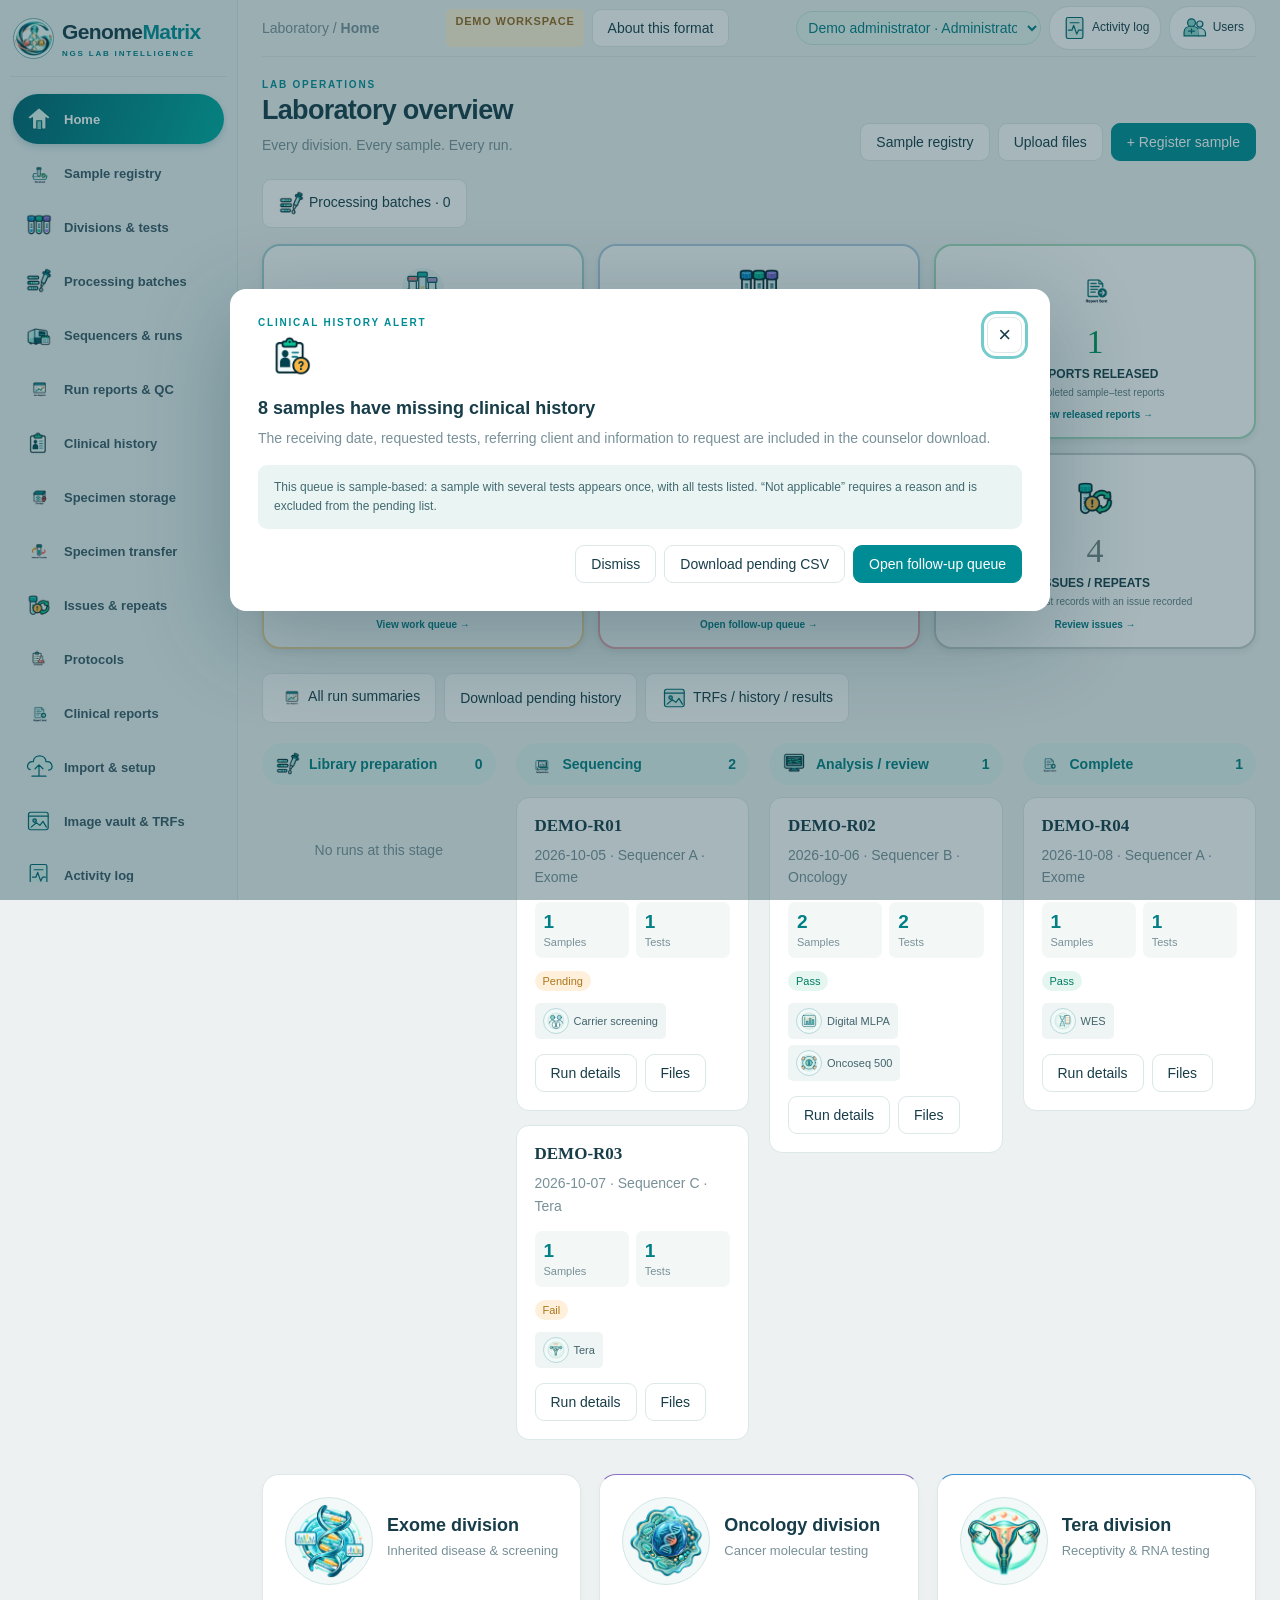
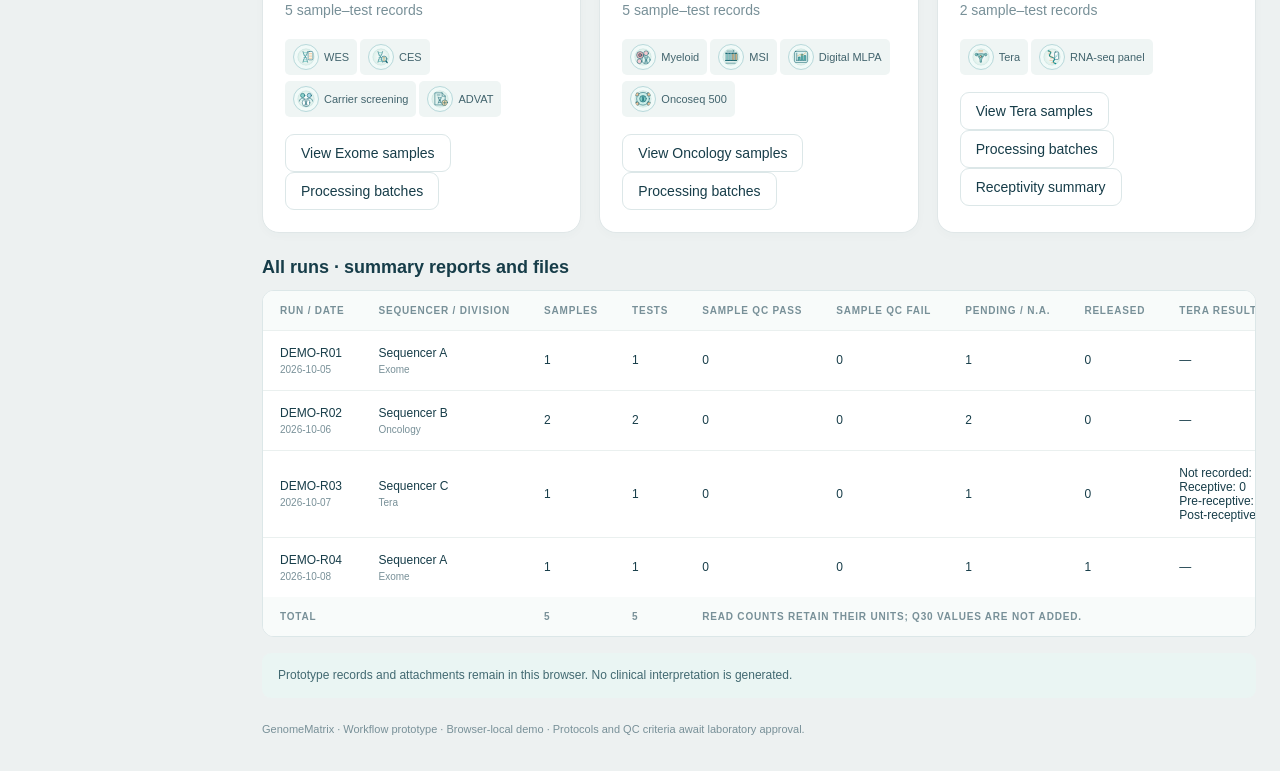
==== commit 77f99350: "Publish processing batches and GenomeMatrix visual update" ====
--- a/index.html
+++ b/index.html
@@ -63,7 +63,7 @@
 async function importCSV(file){if(!file)return;try{let rows=parseCSV((await file.text()).replace(/^\uFEFF/,''));if(!rows.length||rows[0].map(x=>x.trim()).join()!==headers.join())throw Error('Use the downloaded template columns in the same order.');let added=[],seen=new Set(data.samples.map(s=>s.id+'|'+s.test));for(let i=1;i<rows.length;i++){let a=rows[i].map(x=>x.trim());if(a.length!==8)throw Error(`Row ${i+1}: expected 8 columns`);let [id,division,test,type,stage,run,issue,owner]=a;if(!/^[A-Za-z0-9_-]+$/.test(id))throw Error(`Row ${i+1}: invalid sample ID`);if(!divisions.includes(division)||!testMap[division].includes(test)||!types.includes(type)||!stages.includes(stage))throw Error(`Row ${i+1}: unsupported division, test, sample type or stage`);if(run&&!data.runs.some(r=>r.id===run&&r.division===division))throw Error(`Row ${i+1}: create a matching division run before importing`);if(seen.has(id+'|'+test))throw Error(`Row ${i+1}: duplicate sample and test`);if(!owner)throw Error(`Row ${i+1}: owner required`);seen.add(id+'|'+test);added.push({id,division,test,type,stage,run,issue,owner})}if(!added.length)throw Error('No data rows found');data.samples.push(...added);save();go('samples');notify(`${added.length} demo test records imported`)}catch(e){notify('Import stopped: '+e.message)}}
 function resetDemo(){showDialog('<h2>Reset demo records?</h2><p>This removes your browser-local prototype edits and restores the 12 illustrative records. Download a demo backup first if needed.</p><div class="formfoot" style="margin-top:20px"><button onclick="modal.close()">Cancel</button><button class="primary" onclick="data=structuredClone(seed);save();modal.close();render();notify(\'Demo reset\')">Reset demo</button></div>')}
 function showHelp(){showDialog('<h2>A format for your NGS laboratory</h2><p>This is a standalone prototype for discussing the layout with your teams and IT department. All initial records are fictional. Your real registers, test rules, QC limits and SOPs will be incorporated later.</p><div class="note">Includes editable demo sample records, run creation, filters, issue handling, CSV import/export and browser-local persistence. Production authentication, shared storage, audit trails and report approval are not implemented.</div>')}
-</script><link rel="stylesheet" href="enhancements.css"><script src="icons.js"></script><script src="enhancements.js"></script><script src="step-tracking.js"></script><script src="receptivity.js"></script><script src="result-files.js"></script><link rel="stylesheet" href="workspace.css"><script src="workspace.js"></script><script src="specimen-icons.js"></script><script src="test-icons.js"></script><link rel="stylesheet" href="calculators.css"><script src="calculators.js"></script><script src="common-calculators.js"></script><script src="molecular-calculators.js"></script><link rel="stylesheet" href="patient-panel.css"><script src="patient-panel.js"></script><script src="specimen-operations.js"></script><script>render();</script></body></html>
+</script><link rel="stylesheet" href="enhancements.css"><script src="icons.js"></script><script src="enhancements.js"></script><script src="step-tracking.js"></script><script src="receptivity.js"></script><script src="result-files.js"></script><link rel="stylesheet" href="workspace.css"><script src="workspace.js"></script><script src="specimen-icons.js"></script><script src="test-icons.js"></script><link rel="stylesheet" href="calculators.css"><script src="calculators.js"></script><script src="common-calculators.js"></script><script src="molecular-calculators.js"></script><link rel="stylesheet" href="patient-panel.css"><script src="patient-panel.js"></script><script src="specimen-operations.js"></script><script src="vendor/jszip.min.js"></script><script src="report-workspace.js"></script><link rel="stylesheet" href="embryo-style.css"><script src="processing-batches.js"></script><script src="visual-system.js"></script><script>render();</script></body></html>
 
 
 
--- a/embryo-style.css
+++ b/embryo-style.css
@@ -0,0 +1,4 @@
+/* EmbryoMatrix visual language, with GenomeMatrix/NGS-specific artwork and labels. */
+:root{--ink:#173d49;--muted:#789098;--teal:#008c94;--line:#dce7e8;--bg:#edf1f1}
+body{background:var(--bg)}aside{position:fixed;inset:0 auto 0 0;width:238px;height:100vh;padding:18px 10px;background:#e7f0f2;border-right:1px solid #d5e1e3;border-bottom:0;display:flex;flex-direction:column;align-items:stretch;flex-wrap:nowrap;gap:15px;z-index:10}.brand{min-width:0;gap:8px;padding:0 3px 17px;border-bottom:1px solid #d5e1e3;font-size:21px;letter-spacing:-.6px}.brand-emblem{width:41px;height:41px;flex-basis:41px;border-radius:50%;border:1px solid #70acb5;background:#f0fbfa;object-fit:contain}.brand small{font-size:8px;letter-spacing:1.8px;margin:5px 0 0}nav{display:flex;flex-direction:column;flex-wrap:nowrap;flex:1;overflow-y:auto;gap:4px;scrollbar-width:thin;padding:2px 3px}nav button{width:100%;margin:0;border:0;border-radius:27px;padding:11px 12px;min-height:47px;gap:11px;text-align:left;font-size:13px;font-weight:650;color:#395867;flex-shrink:0;white-space:normal}nav button:hover{background:#dbeceb}nav button.active{background:linear-gradient(110deg,#006371,#00aaa2);color:white;box-shadow:0 3px 7px #00636d35}nav .nav-icon,nav .workspace-icon{width:28px!important;height:28px!important;object-fit:contain;flex:0 0 28px}main{margin-left:238px;padding:0 24px 36px;min-width:0}main>header{min-height:57px;position:relative}.intro{margin:22px 0 18px}.intro h1{font-size:27px}.account-tools .role-note{display:none}.account-tools select{max-width:245px;border:1px solid #c5e2df;border-radius:22px;padding:7px;background:#e4f5f2;color:#007c85}.summary-six{grid-template-columns:repeat(6,minmax(0,1fr));gap:14px}.summary-six .lab-summary-card{flex-direction:column;gap:5px;text-align:center;min-height:173px;padding:17px 8px;border:2px solid #a3ced4;border-radius:18px;background:#fff;box-shadow:0 3px 6px #24494f15}.summary-six .lab-summary-icon{width:52px;height:52px;flex-basis:52px;background:transparent;border-radius:0}.summary-six .lab-summary-icon .ngs-icon{width:46px;height:46px}.lab-summary-body{gap:3px;align-items:center}.lab-summary-label{font-size:12px;text-transform:uppercase;line-height:1.3;order:2}.summary-six .lab-summary-card strong{font:34px Georgia,serif;order:1;margin:3px 0}.lab-summary-note{font-size:10px;order:3}.lab-summary-link{font-size:10px;order:4}.summary-six .lab-summary-card:nth-child(2) strong{color:#3576a1}.summary-six .lab-summary-card:nth-child(3) strong{color:#00955b}.summary-six .lab-summary-card:nth-child(4) strong{color:#ce921f}.summary-six .lab-summary-card:nth-child(5) strong{color:#dc343c}.summary-six .lab-summary-card:nth-child(6) strong{color:#778782}.card{border:1px solid #e0e7e8;border-radius:17px;box-shadow:0 3px 10px #24454e06}.toolbar{background:white;padding:15px;border-radius:17px;border:1px solid #e0e8e8;gap:12px}.toolbar select,.toolbar input{border-radius:20px;background:#f6f9f8}.specimen-icon,.test-icon{background:#f1faf8;border:1px solid #b8d9db;border-radius:50%;padding:3px;object-fit:contain}.patient-step-circle{border-color:#008b96}.patient-step-circle img{object-fit:contain}.division-icon{background:#f2f9f8;border-radius:50%;border:1px solid #d2e7e6;padding:5px}.processing-row{background:white;border:1px solid #e1e9e8;border-radius:17px;box-shadow:0 4px 9px #24404b07;padding:20px;display:grid;grid-template-columns:minmax(250px,1fr) minmax(420px,2fr);gap:25px;margin:14px 0;align-items:center}.processing-id{display:inline-block;border-radius:8px;background:#00828e;color:white;font-weight:750;padding:7px 12px;margin-bottom:9px}.processing-row h3{font-family:Georgia,serif;font-weight:500;font-size:18px}.processing-row p{font-size:12px}.processing-row .actions{margin-top:10px}.process-track{display:flex;align-items:start;gap:0;overflow-x:auto;padding:12px 0}.process-node{position:relative;text-align:center;flex:1;min-width:110px;display:flex;flex-direction:column;align-items:center;gap:7px;color:#8a9a9f}.process-node:after{content:'';position:absolute;left:calc(50% + 28px);top:23px;width:calc(100% - 56px);height:3px;background:#e0e8e3}.process-node:last-child:after{display:none}.process-node>span{border:2px solid #dce6e4;background:#f1f5f3;border-radius:50%;width:48px;height:48px;display:grid;place-items:center}.process-node img{width:29px;height:29px;opacity:.45;filter:grayscale(.8);object-fit:contain}.process-node.current{color:#00818b}.process-node.current>span{background:white;border-color:#008b94;box-shadow:0 0 0 5px #d9ebea}.process-node.current img{opacity:1;filter:none}.process-node.done>span{background:#e9f8f2}.process-node small{font-size:10px}.process-node b{font-size:11px}.processing-row .process-track{min-width:0}dialog:has(#pbmembers),dialog:has(#ptbstatus){width:min(1200px,95vw);max-width:95vw}#pbmembers input[type=checkbox],#ptbsync{width:auto}#pbmembers select{min-width:150px}
+@media(max-width:1450px){.summary-six{grid-template-columns:repeat(3,minmax(0,1fr))}.processing-row{grid-template-columns:1fr}.summary-six .lab-summary-card{min-height:155px}}@media(max-width:950px){aside{width:205px}.brand{font-size:18px}.brand-emblem{width:32px;height:32px;flex-basis:32px}main{margin-left:205px;padding:0 16px 25px}.summary-six{grid-template-columns:repeat(2,minmax(0,1fr))}.account-tools select{max-width:190px}.processing-row{padding:15px}}@media(max-width:700px){aside{position:static;width:auto;height:auto;padding:12px;gap:10px}.brand{padding-bottom:10px}.brand small{display:block}nav{flex-direction:row;overflow-x:auto;overflow-y:hidden;flex-wrap:nowrap;max-height:unset}nav button{width:auto;min-width:max-content;padding:9px 12px;min-height:43px}main{margin-left:0;padding:0 12px 24px}.summary-six{grid-template-columns:repeat(2,minmax(0,1fr))}.summary-six .lab-summary-card{min-height:150px}.processing-row{display:block}.process-track{margin-top:18px}.process-node{min-width:115px}main>header{gap:10px;padding:10px 0}}
